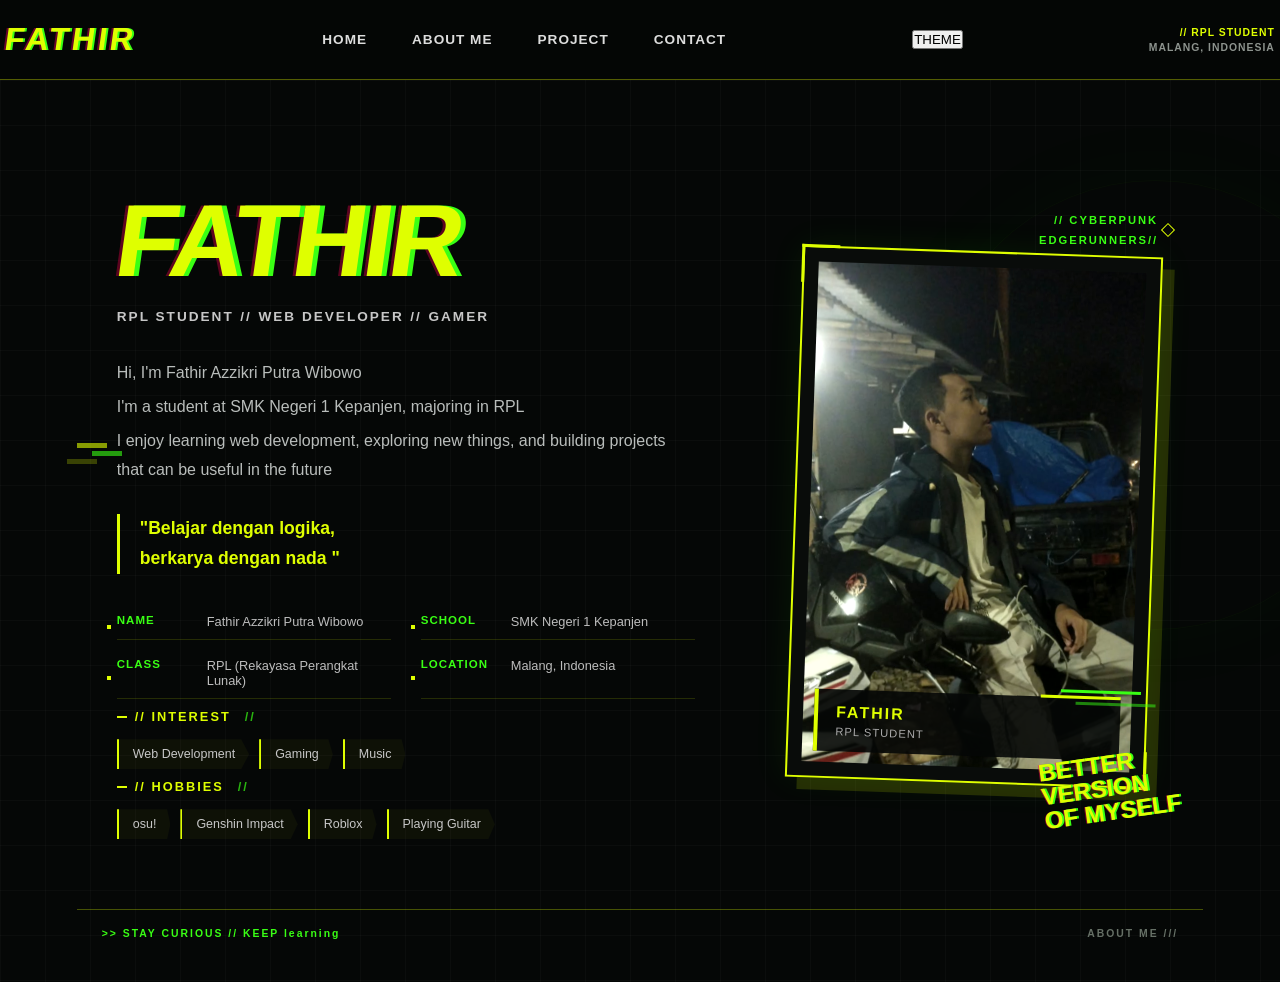
==== about.html @ 727bf434 "My First Portofolio" ====
<!DOCTYPE html>
<html lang="en">
<head>
    <meta charset="UTF-8">
    <meta name="viewport" content="width=device-width, initial-scale=1.0">
    <title>About Me</title>
    <link rel="stylesheet" href="style.css">
</head>
<body>
    
    <!-- NAVBAR -->
     <header class="navbar">
        <a href="index.html" class="logo">
            FATHIR
        </a>

        <nav class="nav-menu">
            <a href="index.html">HOME</a>
            <a href="about.html" class="active">ABOUT ME</a>
            <a href="project.html">PROJECT</a>
            <a href="contact.html">CONTACT</a>
        </nav>

        <button class="theme-toggle">THEME</button>

        <div class="student-info">
            <span>// RPL STUDENT</span>
            <span>MALANG, INDONESIA</span>
        </div>
     </header>

     <!-- ABOUT ME -->
      <main class="about-page">

        <!-- Background decoration-->
         <div class="background-decoration"></div>

         <section class="about-container">

            <!-- LEFT CONTENT -->
             <div class="about-content">

                <h1 class="about-title">
                    FATHIR
                </h1>

                <p class="about-role">
                    RPL STUDENT
                    <span>//</span>
                    WEB DEVELOPER
                    <span>//</span>
                    GAMER
                </p>

                <!-- Introduction -->
                 <div class="about-description">

                    <p>
                        Hi, I'm Fathir Azzikri Putra Wibowo
                    </p>

                    <p>
                        I'm a student at SMK Negeri 1 Kepanjen, majoring in RPL
                    </p>

                    <p>
                        I enjoy learning web development, exploring new things,
                        and building projects that can be useful in the future
                    </p>
                    
                 </div>

                 <!-- Personal Quote -->
                  <blockquote class="about-quote">
                    "Belajar dengan logika, <br> berkarya dengan nada "
                  </blockquote>

                  <!-- PERSONAL INFORMATION -->
                   <div class="personal-info">

                    <div class="info-item">
                        <span class="info-label">
                            NAME
                        </span>
                        <span class="info-value"> 
                            Fathir Azzikri Putra Wibowo
                        </span>
                    </div>

                    <div class="info-item">
                        <span class="info-label">
                            SCHOOL
                        </span>
                        <span class="info-value"> 
                            SMK Negeri 1 Kepanjen
                        </span>
                    </div>
                    
                    <div class="info-item">
                        <span class="info-label">
                            CLASS
                        </span>
                        <span class="info-value"> 
                            RPL (Rekayasa Perangkat Lunak)
                        </span>
                    </div>
                    
                    <div class="info-item">
                        <span class="info-label">
                            LOCATION
                        </span>
                        <span class="info-value"> 
                            Malang, Indonesia
                        </span>
                    </div>

                   </div>

                   <!-- INTEREST -->
                    <div class="interest">

                        <h2>// INTEREST</h2>

                        <ul>
                            <li>Web Development</li>
                            <li>Gaming</li>
                            <li>Music</li>
                        </ul>

                    </div>

                    <!-- HOBBIES -->
                     <div class="hobbies">

                        <h2>// HOBBIES</h2>

                        <ul>
                            <li>osu!</li>
                            <li>Genshin Impact</li>
                            <li>Roblox</li>
                            <li>Playing Guitar</li>
                        </ul>

                     </div>
             </div>

             <!-- RIGHT SIDE PHOTO -->
              <div class="about-photo">

                <div class="photo-frame">

                    <img src="fathir.jpeg" alt="Photo of Fathir">

                    <div class="photo-info">

                        <strong>FATHIR</strong>

                        <span>RPL STUDENT</span>

                    </div>

                </div>

                <!-- Cyberpunk Edgerunners background text-->
                 <p class="cyberpunk-label">// CYBERPUNK <br>EDGERUNNERS//</p>

                 <p class="photo-tagline">
                    BETTER <br>
                    VERSION <br>
                    OF MYSELF
                 </p>

              </div>

         </section>

         <!-- FOOTER DECORATION -->
          <footer class="about-footer">

            <span>
                &gt;&gt; STAY CURIOUS // KEEP learning
            </span>

            <span>
                ABOUT ME ///
            </span>

          </footer>

      </main>

      <script src="script.js"></script>

</body>
</html>
---- style.css ----
/* ===== | FATHIR PORTOFOLIO ABOUT ME - CYBERPPUNK STYLE | ===== */

/* ==== 1. RESET ==== */

* {
    margin: 0;
    padding: 0;
    box-sizing: border-box;
}

html {
    scroll-behavior: smooth;
}

body {
    min-height: 100vh;
    background: #050706;
    color: #eeee;
    font-family: Arial, Helvetica, sans-serif;
    overflow-x: hidden;
}

/* ==== 2. COLOR VARIABLES ==== */

:root {
    --background: #050706;
    --background-light: #0b0e0c;
    --primary: #dfff00;
    --secondary: #39ff14;
    --text: #eeeeee;
    --text-muted: #8d938e;
    --border: rgba(233, 255, 0, 0.35);
    --panel: rgba(10, 15, 12, 0.8);
}

/* ==== 3. NAVBAR ==== */

.navbar {
    position: relative;
    z-index: 10;
    width: 100%;
    height: 80px;
    display: flex;
    align-items: center;
    justify-content: space-between;
    padding: 0.4%;
    border-bottom: 1px solid rgba(233, 255, 0, 0.35);
    background: rgba(5, 7, 6, 0.92);
    backdrop-filter: blur(8px);
}

/* Logo */

.logo {
    color: var(--primary);
    text-decoration: none;
    font-size: 2rem;
    font-weight: 900;
    letter-spacing: 3px;
    transform: skew(-8deg);
    text-shadow: 2px 0 var(--secondary), -2px 0 rgba(255, 0, 100, 0.4);
}

/* NAVIGATION */

.nav-menu {
    display: flex;
    align-items: center;
    gap: 45px;
}

.nav-menu a {
    position: relative;
    color: #dddddd;
    text-decoration: none;
    font-size: 0.85rem;
    font-weight: 600;
    letter-spacing: 1px;
    transition: 0.3 ease;
}

.nav-menu a:hover,
.nav-menu a:active {
    color: var(--primary);
}

/* UNDERLINE */

.nav-menu a::after {
    content: "";
    position: absolute;
    left: 0;
    bottom: -10px;
    width: 0;
    height: 2px;
    background: var(--primary);
    transition: 0.3 ease;
}

.nav-menu a:hover::after
.nav-menu a:active::after {
    width: 100%;
}

/* STUDENT INFO */

.student-info {
    display: flex;
    flex-direction: column;
    align-items: flex-end;
    color: var(--primary);
    font-size: 0.65rem;
    font-weight: bold;
    letter-spacing: 1px;
}

.student-info span:last-child {
    color: var(--text-muted);
    margin-top: 4px;
}

/* ==== 4. ABOUT PAGE ==== */

.about-page {
    position: relative;
    min-height: calc(100vh - 80px);
    padding: 65px 6% 25px;
    background: linear-gradient(rgba(5, 7, 6, 0.92), rgba(5, 7, 6, 0.96));
}

/* SUBTLE GRID */

.about-page::before {
    content: "";
    position: absolute;
    inset: 0;
    background-image: linear-gradient(rgba(255, 255, 255, 0.025) 1px, transparent 1px), linear-gradient(90deg, rgba(255, 255, 255, 0.025) 1px, transparent 1px);
    background-size: 45px 45px;
    pointer-events: none;
}

/* ==== 5. ABOUT CONTAINER ==== */

.about-container {
    position: relative;
    z-index: 2;
    max-width: 1400px;
    min-height: 700px;
    margin: auto;
    display: grid;
    grid-template-columns: 1.2fr 0.8fr;
    gap: 70px;
    padding: 30px;
}

/* ==== 6. LEFT CONTENT ==== */

.about-content {
    position: relative;
    padding: 20px 10px;
}

/* SECTION LABEL */

.section-label {
    margin-bottom: 25px;
    color: var(--secondary);
    font-size: 0.8rem;
    font-weight: bold;
    letter-spacing: 3px;
}

.section-label::before {
    content: ">";
    margin-right: 10px;
    color: var(--primary);
}

/* MAIN TITLE */

.about-title {
    position: relative;
    display: inline-block;
    color: var(--primary);
    font-size: clamp(4rem, 8vw, 7rem);
    font-weight: 900;
    line-height: 0.9;
    letter-spacing: -3px;
    transform: skew(-8deg);
    text-shadow: 5px 0 var(--secondary), -3px 0 rgba(255, 0, 80, 0.35);
}

/* SMALL GLITCH LINE */

.about-title::after {
    content: "";
    position: absolute;
    width: 130%;
    height: 3px;
    left: -10%;
    bottom: 10px;
    background: var(--secondary);
    opacity: 0.6;
}

/* ROLE */

.about-role {
    margin-top: 22px;
    color: #c7c7c7;
    font-size: 0.85rem;
    font-weight: bold;
    letter-spacing: 2px;
}

.about-role span {
    margin: 0.8px;
    columns: var(--primary);
}

/* DESCRIPTION */

.about-description {
    max-width: 650px;
    margin-top: 35px;
    color: #b9bdbb;
    font-size: 1rem;
    line-height: 1.8;
}

.about-description p {
    margin-top: 5px;
}

/* ==== 7. QUOTE ==== */

.about-quote {
    margin-top: 30px;
    padding-left: 20px;
    border-left: 3px solid var(--primary);
    color: var(--primary);
    font-size: 1.1rem;
    font-weight: bold;
    line-height: 1.7;
}

/* ==== 8. PERSONAL INFORMATION ==== */

.personal-info {
    max-width: 700px;
    margin-top: 40px;
    display: grid;
    grid-template-columns: 1fr 1fr;
    gap: 18px 30px;
}

.info-item {
    display: grid;
    grid-template-columns: 90px 1fr;
    padding-bottom: 10px;
    border-bottom: 1px solid rgba(223, 255, 0, 0.15);
}

.info-label {
    color: var(--secondary);
    font-size: 0.72rem;
    font-weight: bold;
    letter-spacing: 1px;
}

.info-value {
    color: #bdbdbd;
    font-size: 0.8rem;
}

/* ==== 9. INTEREST + HOBBIES ==== */

.interest h2,
.hobbies h2 {
    margin-bottom: 15px;
    color: var(--primary);
    font-size: 0.8rem;
    letter-spacing: 2px;
}

.interest ul,
.hobbies ul {
    display: flex;
    flex-wrap: wrap;
    gap: 10px;
    list-style: none;
}

.interest li,
.hobbies li {
    padding: 8px 14px;
    border: 1px solid rgba(223, 255, 0, 0.3);
    background: rgba(223, 255, 0, 0.3);
    color: #c7c7c7;
    font-size: 0.78rem;
    transition: 0.3s ease;
}

.interest li:hover,
.hobbies li:hover {
    color: #050706;
    background: var(--primary);
    transform: translateY(-3px);
}

/* ==== 10. PHOTO AREA ====*/

.about-photo {
    position: relative;
    display: flex;
    align-items: center;
    justify-content: center;
    min-height: 600px;
}

/* PHOTO FRAME */

.photo-frame {
    position: relative;
    width: min(500px 100%);
    padding: 14px;
    border: 2px solid var(--primary);
    background: #090c0a;
    transform: rotate(2deg);
    box-shadow: 12px 12px 0 rgba(223, 255, 0, 0.15), 0 0 35px rgba(57, 255, 20, 0.08);
    transition: 0.4s ease;
}

.photo-frame:hover {
    transform: rotate(0deg) scale(1.02);
    box-shadow: 15px 15px 0 rgba(223, 255, 0, 0.2), 0 0 45px rgba(57, 255, 20, 0.15);
}

/* PHOTO */

.photo-frame img {
    display: block;
    width: 100%;
    height: 520px;
    object-fit: cover;
    filter: saturate(0.85) contrast(1.05);
}

/* PHOTO INFORMATION */

.photo-info {
    position: absolute;
    left: 25px;
    right: 25px;
    bottom: 25px;
    padding: 14px 18px;
    display: flex;
    flex-direction: column;
    background: rgba(5, 7, 6, 0.9);
    border-left: 4px solid var(--primary);
}

.photo-info strong {
    color: var(--primary);
    font-size: 1rem;
    letter-spacing: 2px;
}

.photo-info span {
    margin-top: 4px;
    color: #aaaaaa;
    font-size: 0.7rem;
    letter-spacing: 1px;
}

/* ==== 11. CYBERPUNK TEXT ==== */

.cyberpunk-label {
    position: absolute;
    top: 35px;
    right: 0;
    color: var(--secondary);
    font-size: 0.7rem;
    font-weight: bold;
    line-height: 1.8;
    letter-spacing: 2px;
    text-align: right;
}

.photo-tagline {
    position: absolute;
    right: -5px;
    bottom: 35px;
    color: var(--primary);
    font-size: 1.5rem;
    font-weight: 900;
    line-height: 1;
    transform: rotate(-8deg);
}

/* ==== 12. BACKGROUND DECORATION ==== */

.background-decoration {
    position: absolute;
    width: 450px;
    height: 450px;
    right: -100px;
    top: 100px;
    border: 1px solid rgba(57, 255, 20, 0.03);
    border-radius: 50%;
    box-shadow: 0 0 100px rgba(57, 255, 20, 0.03);
    pointer-events: none;
}

/* ==== 13. FOOTER ==== */

.about-footer {
    position: relative;
    z-index: 2;
    max-width: 1400px;
    margin: 20px auto 0;
    padding: 18px 25px;
    display: flex;
    justify-content: space-between;
    border-top: 1px solid rgba(223, 255, 0, 0.3);
    color: #667066;
    font-size: 0.65rem;
    font-weight: bold;
    letter-spacing: 2px;
}

.about-footer span:first-child {
    color: var(--secondary);
}

/* ==== 14. RESPONSIVE - TABLET ==== */

@media (max-width: 1000px) {
    .student-info {
        display: none;
    }
    .about-container {
        grid-template-columns: 1fr;
        gap: 50px;
    }
    .about-photo {
        min-height: 500px;
    }
    .photo-frame {
        width: min(400px, 80%);
    }
}

/* ==== 15. RESPONSIVE MOBILE ==== */

@media (max-width: 700px) {
    .navbar {
        height: auto;
        padding: 20px;
        flex-direction: column;
        gap: 20px;
    }
    .nav-menu {
        width: 100%;
        justify-content: center;
        gap: 18px;
    }
    .nav-menu a {
        font-size: 0.7rem;
    }
    .about-page {
        padding: 30px 15px;
    }
    .about-container {
        padding: 10px;
        gap: 40px;
    }
    .about-title {
        font-size: 4rem;
    }
    .about-role {
        line-height: 2;
    }
    .personal-info {
        grid-template-columns: 1fr;
    }

    .about-photo {
        min-height: 450px;
    }
    .photo-frame {
        width: 90%;
    }
    .photo-frame img {
        height: 420px;
    }
    .cyberpunk-label {
        right: 5px;
        top: 15px;
    }
    .photo-tagline {
        right: 0;
        bottom: 10px;
        font-size: 1rem;
    }
    .about-footer {
        flex-direction: column;
        gap: 10px;
    }
}

/* ==== 16. PHOTO FRAME - FIXED PROPORTION ==== */

.about-photo {
    display: flex;
    justify-content: center;
    align-items: center;
    min-width: 0;
}

.photo-frame {
    width: 360px;
    min-width: 360px;
    flex-shrink: 0;
    padding: 14px;
}

.photo-frame img {
    width: 100%;
    height: 500px;
    object-fit: cover;
}

/* ==== 17. CYBERPUNK SECTION LABEL ==== */

.section-label {
    position: relative;
    display: inline-flex;
    align-items: center;
    gap: 12px;
    padding-left: 25px;
}

/* GARIS KIRI */
.section-label::before {
    content: "";
    position: absolute;
    left: 0;
    top: 50%;
    width: 16px;
    height: 2px;
    background: var(--primary);
    transform: translateY(-50%);
}

/* GARIS KANAN */

.section-label::after {
    content: "";
    width: 35px;
    height: 2px;
    background: var(--secondary);
    opacity: 0.7;
}

/* ==== 18. FATHIR GLITCH TITLE ==== */

.about-title {
    position: relative;
    isolation: isolate;
    animation: cyberpunkGlitch 1.5s infinite steps(1);
}

/* GLITCH LAYER */

.about-title::before {
    content: "FATHIR";
    position: absolute;
    inset: 0;
    color: var(--secondary);
    z-index: -1;
    clip-path: inset(0 0 100% 0);
    transform: translate(0, 0);
    pointer-events: none;
}

/* RED / MAGENTA GLITCH LAYER */

.about-title::after {
    content: "FATHIR";
    position: absolute;
    inset: 0;
    color: #ff1744;
    z-index: -1;
    clip-path: inset(0 0 100% 0);
    transform: translate(0, 0);
    pointer-events: none;
}

/* ==== 19. GLITCH ANIMATION ==== */

@keyframes cyberpunkGlitch {

    /* NORMAL */

    0%,
    82%,
    100% {
        transform: skew(-8deg);
    }

    /* GLITCH START */

    83% {
        transform: skew(-8deg);
        text-shadow: 3px 0 var(--secondary), -3px 0 #ff1744;
    }

    /* GLITCH CUT 1 */

    84% {
        transform: skew(-8deg);
        text-shadow: 5px 0 var(--secondary), -5px 0 #ff1744;
    }

    /* BACK TO NORMAL */

    85% {
        transform: skew(-8deg);
        text-shadow: none;
    }

    /* GLITCH CUT 2 */

    91% {
        transform: skew(-8deg);
        text-shadow: -4px 0 var(--secondary), 4px 0 #ff1744;
    }
    92% {
        transform: skew(-8deg);
        text-shadow: none;
    }
}

/* ==== 20. GLITCH SLICES ==== */

@keyframes glitchGreen {
    0%,
    80%,
    100% {
        clip-path: inset(0 0 100% 0);
        transform: translate(0, 0);
    }

    82% {
        clip-path: inset(15% 0 70% 0);
        transform: translate(-8px, 0);
    }

    83% {
        clip-path: inset(55% 0 25% 0);
        transform: translate(10px, 0);
    }

    84% {
        clip-path: inset(30% 0 50% 0);
        transform: translate(-5px, 0);
    }

    85% {
        clip-path: inset(0 0 100% 0);
        transform: translate(0, 0);
    }
}

@keyframes glitchRed {
    0%,
    80%,
    100% {
        clip-path: inset(0 0 100% 0);
        transform: translate(0, 0);
    }

    82% {
        clip-path: inset(65% 0 15% 0);
        transform: translate(7px, 0);
    }

    83% {
        clip-path: inset(20% 0 65% 0);
        transform: translate(-9px, 0);
    }

    84% {
        clip-path: inset(45% 0 35% 0);
        transform: translate(5px, 0);
    }

    85% {
        clip-path: inset(0 0 100% 0);
        transform: translate(0, 0);
    }
}

.about-title::before {
    animation: glitchGreen 1.5s infinite steps(1);
}
.about-title::after {
    animation: glitchRed 1.5s infinite steps(1);
}

/* ==== 21. INTERESTS / HOBBIES HEADER ==== */

.interest h2,
.hobbies h2 {
    position: relative;
    display: flex;
    align-items: center;
    gap: 10px;
    width: fit-content;
    padding-left: 18px;
    margin-top: 10px;
}

/* DECORATIVE LINE */

.interest h2::before,
.hobbies h2::before {
    content: "";
    position: absolute;
    left: 0;
    width: 10px;
    height: 2px;
    background: var(--primary);
}

/* DECORATIVE SLASH */

.interest h2::after,
.hobbies h2::after {
    content: "//";
    margin-left: 4px;
    color: var(--secondary);
    opacity: 0.7;
}

/* ==== 22. INTEREST / HOBBIES ITEMS ==== */

.interest li,
.hobbies li {
    position: relative;
    border: none;
    border-left: 2px solid var(--primary);
    background: rgba(223, 255, 0, 0.04);
    clip-path: polygon(0 0, 94% 0, 100% 50%, 94% 100%, 0 100%);
    transition: background 0.3 ease, transform 0.3s ease, color 0.3s ease;
}

/* SMALL GLITCH MARK */

.interest li::after,
.hobbies li::after {
    content: "";
    position: absolute;
    right: 8px;
    top: 50px;
    width: 5px;
    height: 2px;
    background: var(--secondary);
    transform: translateY(-50%);
}

/* HOVER */

.interest li:hover,
.hobbies li:hover {
    color: #050706;
    background: var(--primary);
    transform: translateX(5px);
}

/* ==== 23. INFORMATION ROW DECORATION ==== */

.info-item {
    position: relative;
}

/* SMALL CYBERPUNK INDICATOR */

.info-item::before {
    content: "";
    position: absolute;
    left: -10px;
    top: 50%;
    width: 4px;
    height: 4px;
    background: var(--primary);
    transform: translateY(-50%);
}

/* ==== 24. PHOTO FRAMES CORNERS ==== */

.photo-frame::before,
.photo-frame::after {
    content: "";
    position: absolute;
    width: 35px;
    height: 35px;
    border: 3px solid var(--primary);
    z-index: 3;
}

/* TOP-LEFT */

.photo-frame::before {
    left: -3px;
    top: -3px;
    border-right: none;
    border-bottom: none;
}

/* BOTTOM-RIGHT */

.photo-frame::after {
    right: -3px;
    bottom: -3px;
    border-left: none;
    border-top: none;
}

/* ==== 25. PHOTO GLITCH LINES ==== */

.photo-frame {
    overflow: visible;
}

/* HORIZONTAL GLITCH */

.photo-frame .photo-info::before {
    content: "";
    position: absolute;
    right: -20px;
    top: -8px;
    width: 80px;
    height: 3px;
    background: var(--secondary);
    box-shadow: -20px 6px 0 var(--primary), 15px 12px 0 rgba(57, 255, 20, 0.5);
}

/* ==== 26. CYBERPUNK LABEL DECORATION ==== */

.cyberpunk-label {
    position: absolute;
    padding-right: 15px;
}

.cyberpunk-label::before {
    content: "";
    position: absolute;
    right: 0;
    top: 50%;
    width: 8px;
    height: 8px;
    border: 1px solid var(--primary);
    transform: translateY(-50%) rotate(45deg);
}

/* ==== 27. PHOTO TAG LINE GLITCH ==== */

.photo-tagline {
    text-shadow: 2px 0 var(--secondary), -1px 0 rgba(255, 0, 80, 0.5);
}

/* ==== 28. DECORATIVE SCREEN LINES ==== */

.about-container::before {
    content: "";
    position: absolute;
    top: 0;
    left: 0;
    width: 100%;
    height: 1px;
    background: linear-gradient(90deg, transparent var(--primary), transparent);
    opacity: 0.5;
}

.about-container::after {
    content: "";
    position: absolute;
    bottom: 0;
    left: 0;
    width: 65%;
    height: 1px;
    background: var(--secondary);
    opacity: 0.3;
}

/* ==== 29. SMALL GLITCH BLOCK ==== */

.about-container::after {
    content: "";
    position: absolute;
    right: 0;
    top: 40%;
    width: 30px;
    height: 5px;
    background: var(--primary);
    opacity: 0.6;
    box-shadow: 15px 8px 0 var(--secondary), -10px 16px 0 rgba(223, 255, 0, 0.4);
}

/* ==== 30. REDUCED MOTION ==== */

@media(prefers-reduced-motion:reduce) {
    .about-title {
        animation: none;
    }

    .photo-frame,
    .interest li, 
    .hobbies li {
        transition: none;
    }
}

/* ===== | OSU MENU ON HOME | ===== */

/* ==== 31. HOME PAGE ==== */

.home-page {
    position: relative;
    min-height: calc(100vh - 80px);
    overflow: hidden;
    background: radial-gradient(circle at center, rgba(57, 255, 20, 0.05), transparent 35%), #050706;
}

/* ==== 32. HOME BACKGROUND GRID ==== */

.background-grid {
    position: absolute;
    inset: 0;
    background-image: linear-gradient(rgba(223, 255, 0, 0.025) 1px, transparent 1px), linear-gradient(90deg, rgba(223, 255, 0, 0.025) 1px, transparent 1px);
    background-size: 50px 50px;
    pointer-events: none;
}

/* ==== 33. BACKGROUND GLITCH BLOCK ==== */

.background-glitch {
    position: absolute;
    height: 2px;
    background: var(--primary);
    opacity: 0.35;
    pointer-events: none;
}

.glitch-one {
    width: 180px;
    top: 25%;
    left: 5%;
}

.glitch-two {
    width: 100px;
    right: 8%;
    bottom: 28%;
    background: var(--secondary);
}

/* ==== 34. OSU MENU AREA ==== */

.osu-menu {
    position: absolute;
    top: 50%;
    left: 50%;
    width: 600px;
    height: 600px;
    transform: translate(-50%, -50%);
    display: flex;
    align-items: center;
    justify-content: center;
    z-index: 2;
}

/* ==== 35. OSU LOGO AREA ==== */

.osu-logo-area {
    position: relative;
    width: 240px;
    height: 240px;
    display: flex;
    align-items: center;
    justify-content: center;
    cursor: pointer;
    z-index: 5;
}

/* ==== 36. OSU LOGO ==== */

.osu-logo {
    position: relative;
    width: 145px;
    height: 145px;
    display: flex;
    align-items: center;
    justify-content: center;
    border-radius: 50%;
    background: #f5f5f5f5;
    box-shadow: 0 0 20px rgba(255, 255, 255, 0.25), 0 0 50px rgba(223, 255, 0, 0.12);
    transition: 0.35s ease;
}

.osu-logo span {
    color: #111;
    font-size: 2.6rem;
    font-weight: 900;
    letter-spacing: -3px;
    transform: rotate(-8deg);
}

/* LOGO HOVER */

.osu-logo-area:hover .osu-logo {
    transform: scale(1.08);
    box-shadow: 0 0 25px rgba(255, 255, 255, 0.4), 0 0 70px rgba(223, 255, 0, 0.25);
}

/* ==== 37. OSU RINGS ==== */

.osu-ring {
    position: absolute;
    border-radius: 50%;
    border: 1px solid rgba(223, 255, 0, 0.35);
    pointer-events: none;
}

/* OUTER RING */

.ring-one {
    width: 230px;
    height: 230px;
    border-color: rgba(223, 255, 0, 0.25);
    animation: ringRotate 15s linear infinite;
}

/* MIDDLE RING */

.ring-two {
    width: 290px;
    height: 290px;
    border-color: rgba(57, 255, 20, 0.43);
    border-style: dashed;
    animation: ringRotateReverse 20s linear infinite;
}

/* OUTER RING */

.ring-three {
    width: 350px;
    height: 350px;
    border-color: rgba(223, 255, 0, 0.12);
    animation: ringPulse 3s ease-in-out infinite;
}

/* RING ANIMATION */

@keyframes ringRotate {
    from {
        transform: rotate(0deg);
    }
    to {
        transform: rotate(360deg);
    }
}

@keyframes ringRotateReverse {
    from {
        transform: rotate(360deg);
    }
    to {
        transform: rotate(0deg);
    }
}

@keyframes ringPulse {
    0%,
    100% {
        transform: scale(1);
        opacity: 0.4;
    }
    50% {
        transform: scale(1.04);
        opacity: 0.8;
    }
}

/* ==== 38. OSU NAVIGATION ==== */

.osu-navigation {
    position: absolute;
    inset: 0;
    opacity: 0;
    visibility: hidden;
    pointer-events: none;
    transition: opacity 0.35s ease, visibility 0.35s ease;
    transform: translateY(45px);
}

/* MENU AKAN TERLIHAT DENGAN JS NANTI*/

.osu-navigation.show {
    opacity: 1;
    visibility: visible;
    pointer-events: auto;
}

/* ==== 39. OSU MENU BUTTON ==== */

.osu-button {
    position: absolute;
    width: 230px;
    min-height: 70px;
    padding: 15px 20px;
    display: flex;
    align-items: center;
    gap: 15px;
    color: #eeeeee;
    text-decoration: none;
    background: linear-gradient(90deg, rgba(223, 255, 0, 0.08), rgba(5, 7, 6, 0.9));
    border: 1px solid rgba(223, 255, 0, 0.3);
    clip-path: polygon(0 0, 94% 0, 100% 50%, 94% 100%, 0 100%);
    transition: transform 0.3s ease, background 0.3s ease, border-color 0.3s ease;
}

.osu-button:hover {
    color: #050706;
    background: var(--primary);
    border-color: var(--primary);
    transform: translateX(8px);
}

/* NUMBER */

.button-number {
    color: var(--secondary);
    font-size: 0.7rem;
    font-weight: bold;
}

.button-name {
    flex: 1;
    font-size: 0.85rem;
    font-weight: bold;
    letter-spacing: 1px;
}

/* ARROW */

.button-arrow {
    color: var(--primary);
    font-size: 1.2rem;
}

/* ==== 40. BUTTON POSITION ==== */

.project-button {
    top: 120px;
    right: -20px;
}

.about-button {
    top: 215px;
    right: -45px;
}

.contact-button {
    top: 310px;
    right: -20px;
}


.play-button:hover {
    background: var(--secondary);
    transform: translateX(-50%) scale(1.05);
}

/* ==== 42. OSU INSTRUCTION ==== */

.osu-instruction {
    position: absolute;
    bottom: 70px;
    left: 50%;
    transform: translateX(-50%);
    color: #666d68;
    font-size: 0.55rem;
    letter-spacing: 2px;
    white-space: nowrap;
    z-index: 10;
}

/* ==== 43. HOME INFORMATION ==== */

.osu-info {
    position: absolute;
    left: 6%;
    bottom: 23%;
    width: 300px;
    z-index: 3;
}

.small-label {
    margin-bottom: 15px;
    color: var(--secondary);
    font-size: 0.65rem;
    font-weight: bold;
    letter-spacing: 2px;
}

.osu-info h1 {
    color: #eeeeee;
    font-size: 2rem;
    line-height: 1.1;
    letter-spacing: 1px;
}

.osu-info h1 span {
    color: var(--primary);
}

.home-description {
    margin-top: 15px;
    color: #7f8782;
    font-size: 0.75rem;
    line-height: 1.7;
}

/* ==== 44. MUSIC PLAYER ==== */

.music-player {
    position: absolute;
    left: 5%;
    bottom: 5%;
    width: 520px;
    min-height: 85px;
    padding: 12px 18px;
    display: grid;
    grid-template-columns: 150px 1fr auto;
    align-items: center;
    gap: 18px;
    box-sizing: border-box;
    background: rgba(5, 7, 6, 0.9);
    border-left: 3px solid var(--primary);
    border-top: 1px solid rgba(223, 255, 0, 0.2);
    backdrop-filter: blur(8px);
    z-index: 5;
}

/* SONG INFORMATION */

.music-information {
    display: flex;
    flex-direction: column;
    justify-content: center;
    min-width: 0;
}

.music-status {
    color: var(--secondary);
    font-size: 0.55rem;
    font-weight: bold;
    letter-spacing: 2px;
}

.music-information strong {
    margin-top: 5px;
    color: #eeeeee;
    font-size: 0.72rem;
    white-space: nowrap;
    overflow: hidden;
    text-overflow: ellipsis;
}

.music-information span:last-child {
    margin-top: 3px;
    color: #737a75;
    font-size: 0.6rem;
}

/* ==== 45. MUSIC PROGRESS ==== */

.music-progress {
    display: flex;
    align-items: center;
    gap: 8px;
    min-width: 0;
}

.current-time,
.total-time {
    color: #777e79;
    font-size: 0.55rem;
    white-space: nowrap;
}

.progress-bar {
    flex: 1;
    height: 3px;
    background: #303530;
    overflow: hidden;
    cursor: pointer;
}

.progress-fill {
    width: 38%;
    height: 100%;
    background: var(--primary);
    transition: width 0.2s ease;
}

/* ==== 46. MUSIC CONTROLS ==== */

.music-controls {
    display: flex;
    align-items: center;
    justify-content: center;
    gap: 12px;
}

.music-controls button {
    width: 25px;
    height: 25px;
    display: flex;
    align-items: center;
    justify-content: center;
    padding: 0;
    border: none;
    background: transparent;
    color: #858c87;
    font-size: 0.9rem;
    cursor: pointer;
    transition: 0.2s ease;
}

.music-controls button:hover {
    color: #dfff00;
    text-shadow: 0 0 8px #dfff00;
}

.music-button.play-pause {
    height: 32px;
    width: 32px;
    border: 1px solid var(--primary);
    color: var(--primary);
}

/* ==== 47. SYSTEM INFORMATION ==== */

.system-info {
    position: absolute;
    right: 5%;
    bottom: 5%;
    display: flex;
    flex-direction: column;
    align-items: flex-end;
    gap: 5px;
    color: #535a55;
    font-size: 0.55rem;
    letter-spacing: 1px;
}

.system-info span:first-child {
    color: var(--secondary);
}

/* ==== 48. VERSION ==== */

.version-info {
    position: absolute;
    top: 25px;
    right: 5%;
    color: #454b47;
    font-size: 0.55rem;
    letter-spacing: 2px;
}

/* ==== 49. HOME RESPONSIVE ==== */

@media (max-width: 1000px) {
    .osu-info {
        display: block;
        position: relative;
        width: 100%;
        left: 0;
        top: 17%;
        text-align: center;
        z-index: 2;
    }
    .osu-menu {
        transform: translate(-50%, -50%) scale(0.85);
    }
    .music-player {
        position: absolute;
        left: 50%;
        bottom: 25px;
        width: min(92%, 520px);
        transform: translateX(-50%);
    }
}

@media (max-width: 700px) {
    .home-page {
        min-height: calc(100vh - 130px);
    }
    .osu-menu {
        width: 100vw;
        height: 500px;
        transform: translate(-50%, -50%) scale(0.65);
    }
    .music-player {
        position: absolute;
        left: 505;
        bottom: 20px;
        width: 92%;
        max-width: 420px;
        margin: 0;
        transform: translateX(-50%);
    }

    .music-progress {
        grid-column: 1 / -1;
        grid-row: 2;
    }

    .music-controls {
        grid-column: 2;
        grid-row: 1;
    }

    .system-info {
        display: none;
    }
    .version-info {
        display: none;
    }
}

/* ===== | PROJECT PAGE | ===== */

/* ==== 50. PROJECT PAGE ==== */

.project-page {
    position: relative;
    min-height: 100vh;
    padding: 80px 7% 100px;
    box-sizing: border-box;
    overflow: hidden;
    background: radial-gradient(circle at 75% 15%, rgba(57, 255, 20, 0.06), transparent 30%), #050706;
}

/* ==== 51. PROJECT BACKGROUND ==== */

.project-page .background-grid {
    position: absolute;
    inset: 0;
    background-image: linear-gradient(rgba(223, 255, 0, 0.025) 1px, transparent 1px);
    background-size: 50px 50px;
    pointer-events: none;
}

/* ==== 52. PROJECT GLITCH LINES ==== */

.project-glitch-one {
    position: absolute;
    width: 180px;
    height: 2px;
    top: 18%;
    left: 3%;
    background: var(--primary);
    opacity: 0.35;
    pointer-events: none;
}

.project-glitch-two {
    position: absolute;
    width: 100px;
    height: 2px;
    top: 48%;
    right: 5%;
    background: var(--secondary);
    opacity: 0.35;
    pointer-events: none;
}

/* ==== 53. PROJECT INTRO ==== */

.project-intro {
    position: relative;
    width: min(100%, 1050px);
    margin: 30px auto 75px;
    z-index: 2;
}

.project-label {
    margin-bottom: 15px;
    color: var(--primary);
    font-size: 0.7rem;
    font-weight: bold;
    letter-spacing: 2px;
}

/* MAIN PROJECT TITLE */

.project-intro h1 {
    margin: 0;
    color: #eeeeee;
    font-size: clamp(3rem, 7vw, 6.5rem);
    line-height: 0.88;
    letter-spacing: -3px;
}

.project-intro h1 span {
    display: block;
    color: var(--primary);
    text-shadow: 3px 0 var(--secondary), -2px 0 rgba(223, 255, 0, 0.25);
}

/* ==== 54. PROJECT SYSTEM INFO ==== */

.project-system-info {
    display: flex;
    align-items: center;
    gap: 25px;
    margin-top: 25px;
    color: #626963;
    font-size: 0.6rem;
    letter-spacing: 1px;
}

.project-system-info span:first-child {
    color: var(--secondary);
}

/* ==== 55. PROJECT LIST ==== */

.project-list {
    position: relative;
    width: min(100%, 1050px);
    margin: 0 auto;
    z-index: 2;
}

/* ==== 56. PROJECT HEADING ==== */

.project-heading {
    display: flex;
    align-items: center;
    gap: 20px;
    margin-bottom: 25px;
}

.project-heading h2 {
    margin: 0;
    color:  #eeeeee;
    font-size: 1rem;
    letter-spacing: 2px;
    white-space: nowrap;
}

.heading-line {
    flex: 1;
    background: linear-gradient(90deg, rgba(223, 255, 0, 0.6), rgba(223, 255, 0, 0.05), transparent);
}

/* ==== 57. PROJECT CARD ==== */

.project-card {
    position: relative;
    display: grid;
    grid-template-columns: 48% 52%;
    min-height: 250px;
    margin-bottom: 30px;
    background: linear-gradient(135deg, rgba(223, 255, 0, 0.035), rgba(5, 7, 6, 0.92));
    border: 1px solid rgba(223, 255, 0, 0.2);
    overflow: hidden;
    transition: transform 0.3s ease, border-color 0.3s ease, box-shadow 0.3 ease;
}

/* ANGULAR CORNER */
.project-card::before {
    content: "";
    position: absolute;
    top: 0;
    left: 0;
    width: 30px;
    height: 7px;
    background: var(--primary);
    z-index: 3;
}

.project-card::after {
    content: "";
    position: absolute;
    right: 0;
    bottom: 0;
    width: 70px;
    height: 3px;
    background-color: var(--secondary);
    z-index: 3;
}

/* CARD HOVER */

.project-card:hover {
    transform: translateY(-5px);
    border-color: var(--primary);
    box-shadow: 0 0 20px rgba(223, 255, 0, 0.08), 0 0 50px rgba(57, 255, 20, 0.04);
}

/* ==== 58. PROJECT IMAGE ==== */

.project-image {
    position: relative;
    min-height: 250px;
    overflow: hidden;
    background: linear-gradient(135deg, #111, #1b1f1c);
}

/* IMAGE */

.project-image img {
    width: 100%;
    height: 100%;
    display: block;
    object-fit: cover;
    opacity: 0.8;
    filter: transform 0.5s ease, opacity 0.5s ease, filter 0.5s ease;
}

/* IMAGE OVERLAY */

.project-image::after {
    content: "";
    position: absolute;
    inset: 0;
    background: linear-gradient(90deg, transparent 55%, rgba(5, 7, 6, 0.8));
    pointer-events: none;
}

/* IMAGE HOVER */

.project-card:hover .project-image img {
    transform: scale(1.05);
    opacity: 1;
    filter: saturate(1) contrast(1.1);
}

/* ==== 58. PROJECT CONTENT ==== */

.project-content {
    position: relative;
    padding: 30px 35px;
    display: flex;
    flex-direction: column;
    justify-content: center;
    box-sizing: border-box;
}

/* ==== 59. PROJECT TAGS ==== */

.project-tags {
    display: flex;
    flex-wrap: wrap;
    gap: 7px;
    margin-bottom: 15px;
}

.project-tags span {
    padding:  5px 9px;
    color:  #aeb5b0;
    background: rgba(223, 255, 0, 0.035);
    border: 1px solid rgba(223, 255, 0, 0.18);
    font-size: 0.55rem;
    letter-spacing: 1px;
}

/* ==== 60. PROJECT NUMBER ==== */

.project-number {
    position: absolute;
    top: 25px;
    right: 30px;
    color: var(--primary);
    font-size: 0.6rem;
    font-weight: bold;
    letter-spacing: 1px;
}

/* ==== 61. PROJECT TITLE ==== */

.project-content h3 {
    margin: 0 50px 12px 0;
    color: #eeeeee;
    font-size: 1.4rem;
    letter-spacing: 1px;
}

/* ==== 62. PROJECT DESCRIPTION ==== */

.project-content p {
    max-width: 480px;
    margin: 0;
    color: #777e79;
    font-size: 0.7rem;
    line-height: 1.8;
}

/* ==== 63. PROJECT LINK ==== */

.project-link {
    display: inline-block;
    width: fit-content;
    margin-top: 20px;
    color: var(--primary);
    text-decoration: none;
    font-size: 0.65rem;
    font-weight: bold;
    letter-spacing: 1px;
    transition: color 0.2s ease, transform 0.2s ease;
}

.project-link:hover {
    color: var(--secondary);
    transform: translateX(7px);
}

/* ==== 63. PROJECT FOOTER ==== */

.project-footer {
    width: min(100%, 1050px);
    margin: 55px auto 0;
    display: flex;
    align-items: center;
    justify-content: space-between;
    gap: 20px;
    color: #4e5550;
    font-size: 0.55rem;
    letter-spacing: 1.5px;
}

.project-footer p {
    margin: 0;
}

.project-footer span {
    color: var(--secondary);
}

/* ==== 64. TABLET / SMALL SCREEN ==== */

@media (max-width: 700px) {
    .project-page {
        min-height: calc(100vh - 130px);
        padding: 45px 5% 70px;
    }
    .project-intro {
        margin: 15px auto 50px;
    }
    .project-label {
        font-size: 0.6rem;
        letter-spacing: 1.5px;
    }
    .project-intro h1 {
        font-size: clamp(2.5rem, 13vw, 4rem);
        line-height: 0.9;
        letter-spacing: -2px;
    }
    .project-system-info {
        flex-direction: column;
        align-items: flex-start;
        gap: 6px;
        margin-bottom: 20px;
    }
    .project-heading h2 {
        font-size: 0.8rem;
        letter-spacing: 1.5px;
    }

    /* PROJECT CARD BECOMES VERTICAL */
    .project-card {
        display: block;
        min-height: auto;
        margin-bottom: 25px;
    }
    .project-image {
        width: 100%;
        height: 190px;
        min-height: 190px;
    }
    .project-image::after {
        background: linear-gradient(0deg, rgba(5, 7, 6, 0.65), transparent);
    }
    .project-content {
        padding: 22px 20px 25px;
    } 
    .project-number {
        top: 22px;
        right: 22px;
    }
    .project-content h3 {
        margin-right: 45px;
        line-height: 1.1rem;
    }
    .project-content p {
        font-size: 0.68rem;
        line-height: 1.7;
    }
    .project-tags span {
        padding: 4px 7px;
        font-size: 0.5rem;
    }
    .project-footer {
        flex-direction: column;
        align-items: flex-start;
        gap: 8px;
        margin-top: 40px;
    }
}

/* ==== 65. SMALL PHONE ==== */

@media (max-width: 450px) {
    .project-page {
        padding-left: 4%;
        padding-right: 4%;
    }
    .project-intro h1 {
        font-size: 2.4rem;
    }
    .project-image {
        height: 165px;
        min-height: 165px;
    }
    .project-content {
        padding: 2opx 17px 22px;
    }
    .project-content h3 {
        font-size: 1rem;
    }
    .project-content p {
        font-size: 0.63rem;
    }
    .project-link {
        font-size: 0.6rem;
    }
    .project-footer {
        font-size: 0.48rem;
    }
}

/* ===== | CONTACT PAGE | ===== */

/* ==== 66. CONTACTPAGE ==== */

.contact-page {
    position: relative;
    min-height: 100vh;
    padding: 80px 7% 80%;
    box-sizing: border-box;
    overflow: hidden;
    background: radial-gradient(circle at 80% 20%, rgba(57, 255, 20, 0.06), transparent 30%), #050706;
}

/* ==== 67. CONTACT BACKGROUND ==== */
.contact-page .background-grid {
    position: absolute;
    inset: 0;
    background-image: linear-gradient(rgba(223, 255, 0, 0.025) 1px, transparent 1px), linear-gradient(90deg, rgba(223, 255, 0, 0.025) 1px, transparent 1px);
    background-size: 50px 50px;
    pointer-events: none;
}

/* ==== 68. CONTACT GLITCH ==== */

.contact-glitch-one {
    position: absolute;
    width: 180px;
    height: 2px;
    top: 25%;
    left: 3%;
    background: var(--primary);
    opacity: 0.35;
    pointer-events: none;
}

.contact-glitch-two {
    position: absolute;
    width: 100px;
    height: 2px;
    right: 5%;
    bottom: 30%;
    background: var(--secondary);
    opacity: 0.35;
    pointer-events: none;
}

/* ==== 69. CONTACT INTRO ==== */

.contact-intro {
    position: relative;
    width: min(100%, 1050px);
    margin: 30px auto 55px;
    z-index: 2;
}

.contact-label {
    margin-bottom: 15px;
    color: var(--secondary);
    font-size: 0.7;
    font-weight: bold;
    letter-spacing: 2px;
}

.contact-intro h1 {
    margin: 0;
    color: #eeeeee;
    font-size: clamp(3rem, 7vw, 6rem);
    line-height: 0.9;
    letter-spacing: -3px;
}

.contact-intro h1 span {
    display: block;
    color: var(--primary);
    text-shadow: 3px 0 var(--secondary), -2px 0 rgba(223, 255, 0, 0.25);
}

.contact-description {
    max-width: 600px;
    margin-top: 20px;
    color: #777e79;
    font-size: 0.75rem;
    line-height: 1.8;
}

/* ==== 70. CONTACT CONTENT ==== */

.contact-content {
    position: relative;
    width: min(100%, 1050px);
    margin: 0 auto;
    display: grid;
    grid-template-columns: 1.3fr 0.7fr;
    gap: 25px;
    z-index: 2;
}

/* ==== 71. CONTACT BOX ==== */

.contact-form-box,
.contact-info-box {
    position: relative;
    padding: 30px;
    box-sizing: border-box;
    background: linear-gradient(135deg, rgba(223, 255, 0, 0.035), rgba(5, 7, 6, 0.92));
    border: 1px solid rgba(223, 255, 0, 0.2);
    overflow: hidden;
    transition: border-color 0.3s ease, box-shadow 0.3s ease;
}

.contact-form-box::before,
.contact-info-box::before {
    content: "";
    position: absolute;
    top: 0;
    left: 0;
    width: 70px;
    height: 3px;
    background: var(--primary);
}

.contact-form-box::after,
.contact-info-box::after {
    content: "";
    position: absolute;
    right: 0;
    bottom: 0;
    width: 60px;
    height: 3px;
    background: var(--secondary);
}

.contact-form-box:hover,
.contact-info-box:hover {
    border-color: var(--primary);
    box-shadow: 0 0 20px rgba(223, 255, 0, 0.06);
}

/* ==== 72. BOX HEADER ==== */
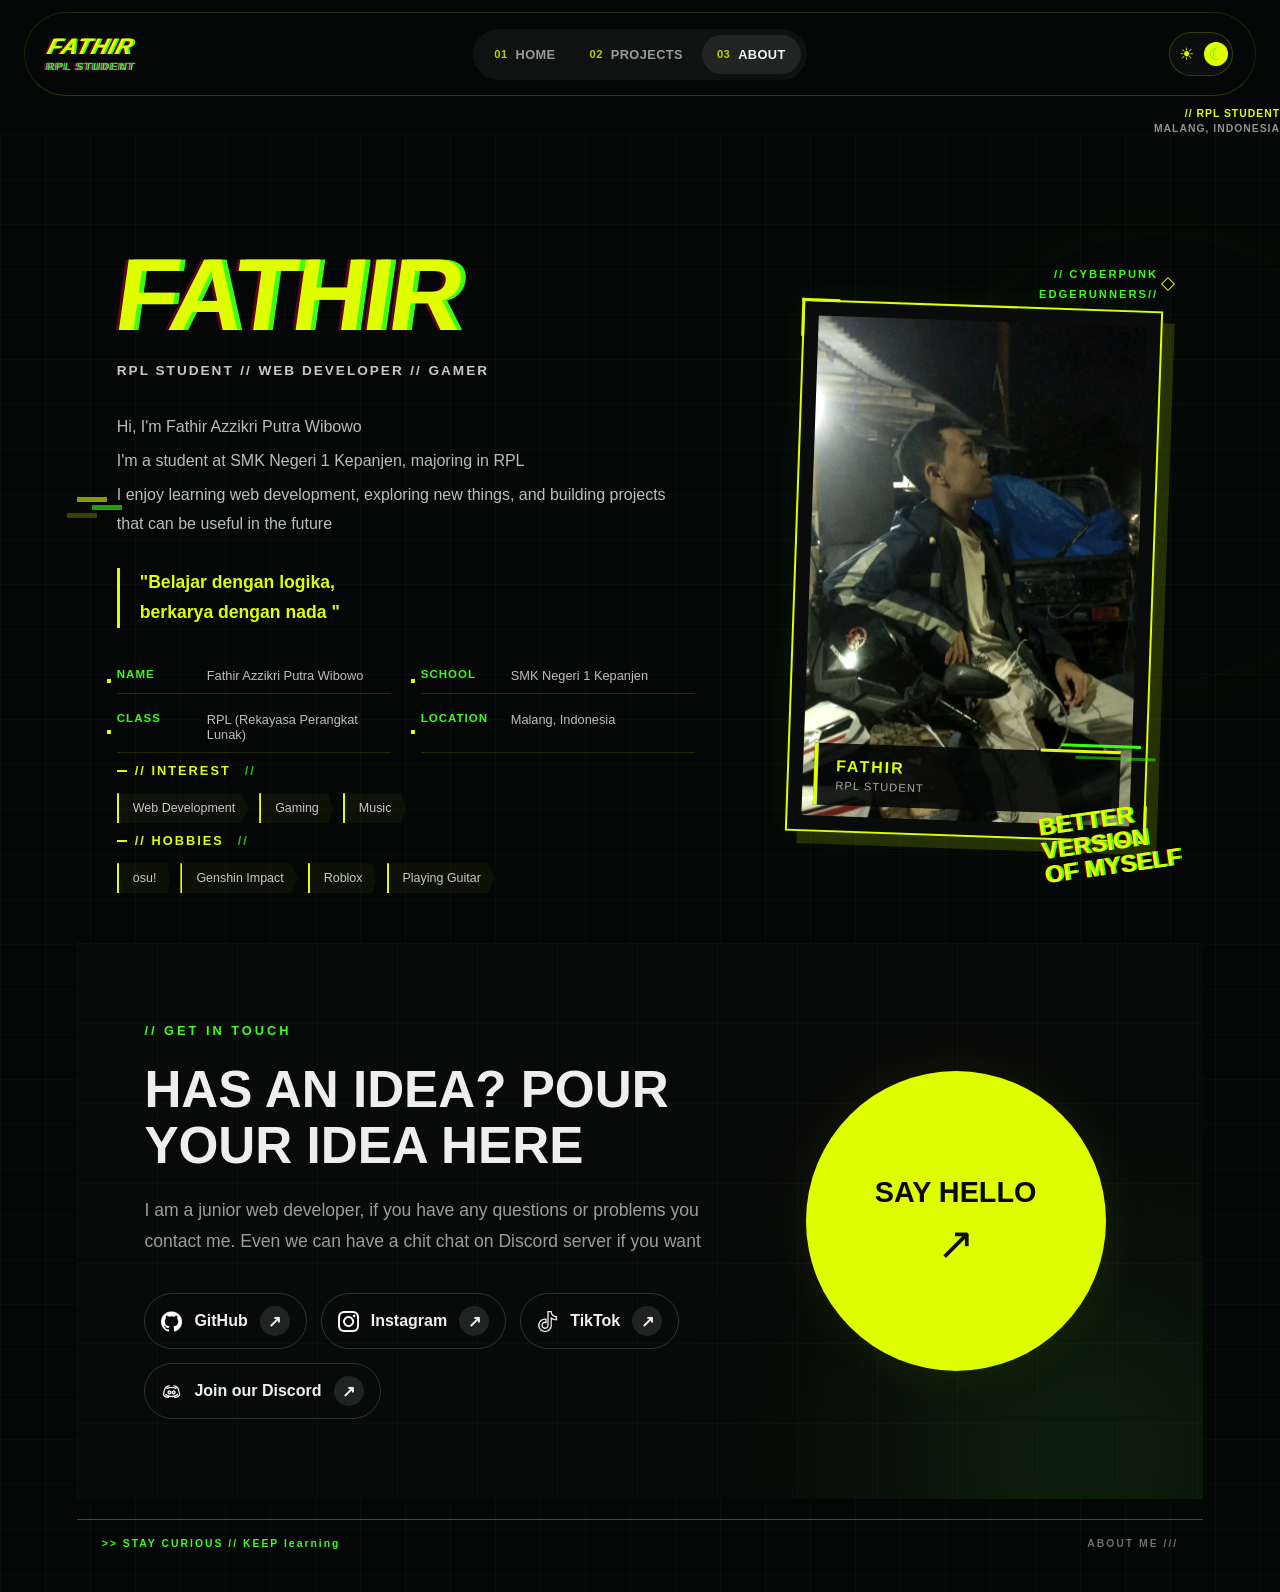
==== commit 174dccc4: "Update portfolio" ====
--- a/about.html
+++ b/about.html
@@ -8,20 +8,46 @@
 </head>
 <body>
     
-    <!-- NAVBAR -->
-     <header class="navbar">
+   <!-- ==== NAVIGATION ==== -->
+
+    <header class="navbar">
+
+        <!-- IDENTITY -->
+
         <a href="index.html" class="logo">
-            FATHIR
+            <div class="nav-brand">
+                <span class="logo">FATHIR</span>
+                <span class="nav-subtitle">RPL STUDENT</span>
+            </div>
         </a>
 
+        <!--NAVIGATION -->
         <nav class="nav-menu">
-            <a href="index.html">HOME</a>
-            <a href="about.html" class="active">ABOUT ME</a>
-            <a href="project.html">PROJECT</a>
-            <a href="contact.html">CONTACT</a>
+            <a href="index.html">
+                <span class="nav-number">01</span>
+                HOME
+            </a>
+
+            <a href="project.html">
+                <span class="nav-number">02</span>
+                PROJECTS
+            </a>
+
+            <a href="about.html" class="active">
+                <span class="nav-number">03</span>
+                ABOUT
+            </a>
         </nav>
 
-        <button class="theme-toggle">THEME</button>
+        <!-- THEME TOGGLE -->
+        <div class="nav-actions">
+            <button class="theme-toggle" id="theme-toggle"
+                    aria-label="Toggle theme">
+                <span class="theme-sun">☀</span>
+                <span class="theme-moon">☾</span>
+            </button>
+        </div>
+    </header>
 
         <div class="student-info">
             <span>// RPL STUDENT</span>
@@ -174,6 +200,53 @@
 
          </section>
 
+         <!-- CONTACT & SOCIAL LINKS -->
+          <section class="about-contact">
+            
+            <div class="contact-text">
+                <p class="contact-label">// GET IN TOUCH</p>
+                <h2>HAS AN IDEA? POUR YOUR IDEA  HERE</h2>
+                <p>
+                    I am a junior web developer, if you have any questions or problems you contact me. 
+                    Even we can have a chit chat on Discord server if you want
+                </p>
+
+                <!-- KODE SOCIAL LINKS DITEMPATKAN DI SINI -->
+                 <div class="social-links">
+                    <a href="https://github.com/fapuwi" target="_blank" rel="noopener noreferrer">
+                        <img src="github.png" alt="GitHub">
+                        <span>GitHub</span>
+                        <span>↗</span>
+                    </a>
+
+                    <a href="https://www.instagram.com/fapuwi103239?rpxt=MTZ0NmxlYXk4cTdhZg==" target="_blank" rel="noopener noreferrer">
+                        <img src="instagram.png" alt="Instagram">
+                        <span>Instagram</span>
+                        <span>↗</span>
+                    </a>
+
+                    <a href="https://www.tiktok.com/@itsviper_pink" target="_blank" rel="noopener noreferrer">
+                        <img src="tiktok.png" alt="TikTok">
+                        <span>TikTok</span>
+                        <span>↗</span>
+                    </a>
+
+                    <a href="https://discord.gg/JJxb9NNSk" target="_blank" rel="noopener noreferrer">
+                        <img src="discord.png" alt="Discord">
+                        <span>Join our Discord</span>
+                        <span>↗</span>
+                    </a>
+                 </div>
+            </div>
+
+            <!-- TOMBOL SAY HELLO -->
+             <a href="https://mail.google.com/mail/?view=cm&fs=1&to=fapuwikanesa@gmail.com" target="_blank" rel="noopener noreferrer" class="say-hello">
+                <span>SAY HELLO</span>
+                <span class="hello-arrow">↗</span>
+             </a>
+
+          </section>
+
          <!-- FOOTER DECORATION -->
           <footer class="about-footer">
 
--- a/style.css
+++ b/style.css
@@ -25,28 +25,69 @@
 :root {
     --background: #050706;
     --background-light: #0b0e0c;
+
+    /* Variabel untuk theme toggle */
+    --bg: #050706;
+    --surface: #0b0e0c;
     --primary: #dfff00;
     --secondary: #39ff14;
     --text: #eeeeee;
     --text-muted: #8d938e;
-    --border: rgba(233, 255, 0, 0.35);
+    --border: rgba(223, 255, 0, 0.2);
     --panel: rgba(10, 15, 12, 0.8);
 }
 
+
 /* ==== 3. NAVBAR ==== */
 
 .navbar {
     position: relative;
-    z-index: 10;
-    width: 100%;
-    height: 80px;
-    display: flex;
-    align-items: center;
-    justify-content: space-between;
-    padding: 0.4%;
-    border-bottom: 1px solid rgba(233, 255, 0, 0.35);
-    background: rgba(5, 7, 6, 0.92);
-    backdrop-filter: blur(8px);
+    z-index: 100;
+    width: calc(100% - 48px);
+    min-height: 84px;
+    margin: 12px auto;
+    padding: 12px 22px;
+    display: grid;
+    grid-template-columns: 1fr auto 1fr;
+    align-items: center;
+    gap: 24px;
+    background: rgba(8, 10, 9, 0.88);
+    border: 1px solid rgba(223, 255, 0, 0.12);
+    border-radius: 48px;
+    backdrop-filter: blur(14px);
+    box-sizing: border-box;
+}
+
+/* IDENTITY */
+
+.nav-identity {
+    display: flex;
+    align-items: center;
+    gap: 13px;
+    width: fit-content;
+    text-decoration: none;
+}
+
+.nav-brand {
+    display: flex;
+    flex-direction: column;
+    gap: 3px;
+}
+
+.nav-brand .logo {
+    color: var(--primary);
+    font-size: 1.4rem;
+    font-weight: 900;
+    font-style: italic;
+    letter-spacing: 1px;
+    line-height: 1;
+}
+
+.nav-subtitle {
+    color: #858c87;
+    font-size: 0.65rem;
+    font-weight: 700;
+    letter-spacing: 1.5px;
 }
 
 /* Logo */
@@ -61,28 +102,94 @@
     text-shadow: 2px 0 var(--secondary), -2px 0 rgba(255, 0, 100, 0.4);
 }
 
-/* NAVIGATION */
+/* NAVIGATION PILL */
 
 .nav-menu {
     display: flex;
     align-items: center;
-    gap: 45px;
+    justify-content: center;
+    gap: 4px;
+    padding: 6px;
+    border-radius: 40px;
+    background: rgba(255, 255, 255, 0.045);
 }
 
 .nav-menu a {
-    position: relative;
-    color: #dddddd;
+    display: flex;
+    align-items: center;
+    gap: 8px;
+    padding: 12px 15px;
+    border-radius: 30px;
+    color: #969b97;
     text-decoration: none;
-    font-size: 0.85rem;
-    font-weight: 600;
-    letter-spacing: 1px;
-    transition: 0.3 ease;
+    font-size: 0.8rem;
+    font-weight: 800;
+    letter-spacing: 0.4px;
+    white-space: nowrap;
+    transition: color 0.25s ease, background 0.25s ease;
+}
+
+.nav-number {
+    color: var(--primary);
+    font-size: 0.7rem;
+    opacity: 0.8;
 }
 
 .nav-menu a:hover,
-.nav-menu a:active {
+.nav-menu a.active {
+    color: #f2f4f2;
+    background: rgba(255, 255, 255, 0.075);
+}
+
+.nav-menu a:hover .nav-number,
+.nav-menu a.active .nav-number {
     color: var(--primary);
 }
+
+/* RIGHT SIDE */
+
+.nav-actions {
+    display: flex;
+    justify-content: flex-end;
+    align-items: center;
+}
+
+.theme-toggle {
+    width: 94px;
+    min-height: 44px;
+    padding: 5px;
+    display: flex;
+    align-items: center;
+    justify-content: space-between;
+    gap: 5px;
+    border: 1px solid #303531;
+    border-radius: 30px;
+    background: #141715;
+    color: #b5bbb6;
+    cursor: pointer;
+    font-size: 1.15rem;
+    transition: border-color 0.25s ease, box-shadow 0.25s ease;
+}
+
+.theme-toggle span {
+    width: 34px;
+    height: 34px;
+    display: flex;
+    align-items: center;
+    justify-content: center;
+    border-radius: 50%;
+}
+
+.theme-toggle .theme-moon {
+    color: #080909;
+    background: var(--primary);
+}
+
+.theme-toggle:hover {
+    border-color: var(--primary);
+    box-shadow: 0 0 15px rgba(223, 255, 0, 0.12);
+}
+
 
 /* UNDERLINE */
 
@@ -100,6 +207,61 @@
 .nav-menu a:hover::after
 .nav-menu a:active::after {
     width: 100%;
+}
+
+/* ==== | NAVBAR RESPONSIVE | ==== */
+
+@media (max-width: 900px) {
+    .navbar {
+        grid-template-columns: 1fr auto;
+        gap: 12px;
+        padding: 12px 16px;
+    }
+
+    .nav-menu {
+        grid-column: 1 / -1;
+        grid-row: 2;
+        width: 100%;
+        box-sizing: border-box;
+        overflow-x: auto;
+        justify-content: flex-start;
+    }
+
+    .nav-actions {
+        grid-column: 2;
+        grid-row: 1;
+    }
+
+    .nav-menu a {
+        padding: 11px 13px;
+    }
+}
+
+@media (max-width: 480px) {
+    .navbar {
+        width: calc(100% - 20px);
+        margin: 8px auto;
+        border-radius: 24px;
+    }
+
+    .nav-avatar {
+        width: 38px;
+        height: 38px;
+    }
+
+    .nav-brand .logo {
+        font-size: 1.15rem;
+    }
+
+    .nav-subtitle {
+        font-size: 0.55rem;
+    }
+
+    .nav-menu a {
+        gap: 5px;
+        padding: 10px 11px;
+        font-size: 0.7rem;
+    }
 }
 
 /* STUDENT INFO */
@@ -942,6 +1104,32 @@
     background-image: linear-gradient(rgba(223, 255, 0, 0.025) 1px, transparent 1px), linear-gradient(90deg, rgba(223, 255, 0, 0.025) 1px, transparent 1px);
     background-size: 50px 50px;
     pointer-events: none;
+    z-index: 1;
+}
+
+/* BACKGROUND VIDEO */
+
+.background-video {
+    position: absolute;
+    top: 0;
+    left: 0;
+    width: 100%;
+    height: 100%;
+    object-fit: cover;
+    object-position: center;
+    z-index: 0;
+    opacity: 0.25;
+    pointer-events: none;
+    display: block;
+}
+
+.home-page::after {
+    content: "";
+    position: absolute;
+    inset: 0;
+    background: rgba(0, 0, 0, 0.35);
+    z-index: 0;
+    pointer-events: none;
 }
 
 /* ==== 33. BACKGROUND GLITCH BLOCK ==== */
@@ -1240,15 +1428,13 @@
     position: absolute;
     left: 5%;
     bottom: 5%;
-    width: 520px;
-    min-height: 85px;
-    padding: 12px 18px;
+    width: 390px;
+    padding: 15px 18px;
     display: grid;
-    grid-template-columns: 150px 1fr auto;
-    align-items: center;
-    gap: 18px;
-    box-sizing: border-box;
-    background: rgba(5, 7, 6, 0.9);
+    grid-template-columns: 1fr;
+    align-items: center;
+    gap: 12px;
+    background: rgba(5, 7, 6, 0.88);
     border-left: 3px solid var(--primary);
     border-top: 1px solid rgba(223, 255, 0, 0.2);
     backdrop-filter: blur(8px);
@@ -1260,8 +1446,7 @@
 .music-information {
     display: flex;
     flex-direction: column;
-    justify-content: center;
-    min-width: 0;
+    gap: 4px;
 }
 
 .music-status {
@@ -1291,8 +1476,8 @@
 .music-progress {
     display: flex;
     align-items: center;
-    gap: 8px;
-    min-width: 0;
+    gap: 10px;
+    width: 100%;
 }
 
 .current-time,
@@ -1323,32 +1508,31 @@
     display: flex;
     align-items: center;
     justify-content: center;
-    gap: 12px;
+    gap: 24px;
+    width: 100%;
 }
 
 .music-controls button {
-    width: 25px;
-    height: 25px;
-    display: flex;
-    align-items: center;
-    justify-content: center;
-    padding: 0;
     border: none;
     background: transparent;
     color: #858c87;
-    font-size: 0.9rem;
+    font-size: 1rem;
     cursor: pointer;
-    transition: 0.2s ease;
+    transition:0.2s ease'
 }
 
 .music-controls button:hover {
     color: #dfff00;
     text-shadow: 0 0 8px #dfff00;
+    transform: scale(1.15); 
 }
 
 .music-button.play-pause {
-    height: 32px;
-    width: 32px;
+    height: 35px;
+    width: 35px;
+    display: flex;
+    justify-content: center;
+    align-items: center;
     border: 1px solid var(--primary);
     color: var(--primary);
 }
@@ -1859,140 +2043,538 @@
 
 /* ===== | CONTACT PAGE | ===== */
 
-/* ==== 66. CONTACTPAGE ==== */
-
+.about-contact {
+    position: relative;
+    display: grid;
+    grid-template-columns: 1fr 360px;
+    align-items: center;
+    gap: 60px;
+
+    min-height: 550px;
+    padding: 80px 6%;
+    overflow: hidden;
+
+    background: linear-gradient(rgba(223, 255, 0, 0.025) 1px, transparent 1px), linear-gradient(90deg, rgba(223, 255, 0, 0.025) 1px, transparent 1px), #080909;
+
+    background-size: 80px 80px;
+    color: #eeeeee;
+}
+
+/* Dekorasi cahaya neon */
+.about-contact::before {
+    content: "";
+    position: absolute;
+    right: -100px;
+    bottom: -180px;
+
+    width: 450px;
+    height: 450px;
+    border-radius: 50%;
+
+    background: rgba(57, 255, 20, 0.08);
+    filter: blur(100px);
+    pointer-events: none;
+}
+
+/* KONTEN KIRI */
+.contact-text {
+    position: relative;
+    z-index: 1;
+    max-width: 800px;
+}
+
+.contact-label {
+    margin-bottom: 24px;
+    color: var(--secondary);
+    font-size: 0.8rem;
+    font-weight: 700;
+    letter-spacing: 3px;
+}
+
+.contact-text h2 {
+    margin: 0 0 20px;
+    font-size: clamp(2rem, 4vw, 3.5rem);
+    font-weight: 900;
+    line-height: 1.1;
+}
+
+.contact-text > p:not(.contact-label) {
+    max-width: 700px;
+    margin-bottom: 35px;
+
+    color: #999e9a;
+    font-size: 1.1rem;
+    line-height: 1.8;
+}
+
+/* SOCIAL MEDIA LINKS */
+.social-links {
+    display: flex;
+    flex-wrap: wrap;
+    gap: 14px;
+}
+
+.social-links a {
+    display: inline-flex;
+    align-items: center;
+    gap: 12px;
+
+    padding: 12px 16px;
+    border: 1px solid #303431;
+    border-radius: 40px;
+
+    color: #eeeeee;
+    text-decoration: none;
+    font-weight: 600;
+
+    transition: color 0.25s ease, background 0.25s ease, border-color 0.25s ease, transform 0.25s ease;
+}
+
+.social-links a img {
+    width: 21px;
+    height: 21px;
+    object-fit: contain;
+}
+
+.social-links a span:last-child {
+    display: inline-flex;
+    align-items: center;
+    justify-content: center;
+
+    width: 30px;
+    height: 30px;
+    border-radius: 50%;
+
+    background: #202321;
+    color: #eeeeee;
+    font-size: 1rem;
+
+    transition: 0.25s ease;
+}
+
+.social-links a:hover {
+    border-color: var(--primary);
+    color: var(--primary);
+    transform: translateY(-3px);
+}
+
+.social-links a:hover span:last-child {
+    background: var(--primary);
+    color: #080909;
+}
+
+/* TOMBOL SAY HELLO */
+.say-hello {
+    position: relative;
+    z-index: 1;
+
+    justify-self: center;
+    width: 300px;
+    aspect-ratio: 1 / 1;
+    border-radius: 50%;
+
+    display: flex;
+    flex-direction: column;
+    align-items: center;
+    justify-content: center;
+    gap: 12px;
+
+    background: #dfff00;
+    color: #080909;
+    text-decoration: none;
+    text-align: center;
+
+    font-size: 1.8rem;
+    font-weight: 900;
+
+    box-shadow: 0 0 50px rgba(223, 255, 0, 0.08);
+
+    transition: transform 0.35s ease, box-shadow 0.35s ease, background 0.35s ease;
+}
+
+.hello-arrow {
+    font-size: 2.8rem;
+    font-weight: 400;
+    line-height: 1;
+    transition: transform 0.35s ease;
+}
+
+.say-hello:hover {
+    transform: scale(1.04);
+    background: #39ff14;
+    box-shadow: 0 0 70px rgba(57, 255, 20, 0.22);
+}
+
+.say-hello:hover .hello-arrow {
+    transform: translate(5px, -5px);
+}
+
+/* DISCORD LINK */
+
+.discord-link {
+    display: flex;
+    align-items: center;
+    gap: 12px;
+
+    width: fit-content;
+    min-width: 100%;
+    box-sizing: border-box;
+    margin-top: 18px;
+    padding: 12px 16px;
+
+    border: 1px solid #303431;
+    border-radius: 40px;
+
+    color: #eeeeee;
+    text-decoration: none;
+    font-weight: 600;
+
+    transition: color 0.25s ease, border-color 0.25s ease, background 0.25s ease;
+}
+
+.discord-link img {
+    width: 21px;
+    height: 21px;
+    object-fit: contain;
+}
+
+.discord-arrow {
+    display: inline-flex;
+    align-items: center;
+    justify-content: center;
+
+    width: 30px;
+    height: 30px;
+    margin-left: auto;
+
+    border-radius: 50%;
+    background: #202321;
+
+    transition: 0.25s ease;
+}
+
+.discord-link:hover {
+    color: var(--primary);
+    border-color: var(--primary);
+}
+
+.discord-link:hover .discord-arrow {
+    color: #080909;
+    background: var(--primary);
+}
+
+/* ==== 66. CONTACT RESPONSIVE ==== */
+
+@media (max-width: 900px) {
+    .about-contact {
+        grid-template-columns: 1fr 230px;
+        gap: 35px;
+        padding: 65px 5%;
+    }
+
+    .say-hello {
+        width: 220px;
+        font-size: 1.4rem;
+    }
+
+    .hello-arrow {
+        font-size: 2.2rem;
+    }
+}
+
+@media (max-width: 650px) {
+    .about-contact {
+        grid-template-columns: 1fr;
+        justify-items: start;
+        gap: 40px;
+        padding: 60px 6%;
+    }
+
+    .contact-text h2 {
+        font-size: 2.2rem;
+    }
+
+    .contact-text > p:not(.contact-label) {
+        font-size: 1rem;
+    }
+
+    .social-links {
+        gap: 10px;
+    }
+
+    .social-links a {
+        gap: 8px;
+        padding: 10px 12px;
+        font-size: 0.9rem;
+    }
+
+    .say-hello {
+        width: 200px;
+        justify-self: center;
+    }
+}
+
+@media (max-width: 380px) {
+    .social-links a {
+        gap: 7px;
+        padding: 9px 10px;
+        font-size: 0.8rem;
+    }
+
+    .social-links a img {
+        width: 18px;
+        height: 18px;
+    }
+}
+
+/* ===== | THEME TOGGLE | ===== */
+
+/* ==== LIGHT MODE ==== */
+
+body.light-mode {
+    --bg: #f0f2eb;
+    --surface: #ffffff;
+    --text: #171a15;
+    --text-muted: #62685f;
+    --primary: #b8df00;
+    --secondary: #278f12;
+    --border: rgba(39, 70, 10, 0.25);
+}
+
+/* ==== GLITCH THEME TRANSITION ==== */
+
+body {
+    background-color: var(--bg);
+    color: var(--text);
+    transition:
+        background-color 0.25s ease,
+        color 0.25s ease;
+}
+
+body.theme-glitch::before,
+body.theme-glitch::after {
+    content: "";
+    position: fixed;
+    inset: 0;
+    pointer-events: none;
+    z-index: 9999;
+}
+
+body.theme-glitch::before {
+    background: var(--primary);
+    opacity: 0.18;
+    animation: glitchFlash 0.35s steps(2, end);
+}
+
+body.theme-glitch::after {
+    background: repeating-linear-gradient(
+        0deg,
+        transparent 0px,
+        transparent 4px,
+        rgba(57, 255, 20, 0.15) 5px,
+        transparent 7px
+    );
+    animation: glitchScan 0.35s steps(3, end);
+}
+
+@keyframes glitchFlash {
+    0% {
+        transform: translateX(-8px);
+        clip-path: inset(10% 0 65% 0);
+    }
+
+    40% {
+        transform: translateX(8px);
+        clip-path: inset(45% 0 25% 0);
+    }
+
+    70% {
+        transform: translateX(-4px);
+        clip-path: inset(75% 0 5% 0);
+    }
+
+    100% {
+        transform: translateX(0);
+        opacity: 0;
+    }
+}
+
+@keyframes glitchScan {
+    0% {
+        transform: translateY(-8px);
+        opacity: 1;
+    }
+
+    50% {
+        transform: translateY(5px);
+        opacity: 0.8;
+    }
+
+    100% {
+        transform: translateY(0);
+        opacity: 0;
+    }
+}
+
+
+/* ===== GLOBAL THEME COLORS ===== */
+
+body {
+    background-color: var(--bg);
+    color: var(--text);
+}
+
+.navbar {
+    background-color: var(--bg);
+    color: var(--text);
+    border-bottom: 1px solid var(--border);
+}
+
+/* Main page backgrounds */
+
+.home-page,
+.project-page,
+.about-page,
 .contact-page {
-    position: relative;
-    min-height: 100vh;
-    padding: 80px 7% 80%;
-    box-sizing: border-box;
-    overflow: hidden;
-    background: radial-gradient(circle at 80% 20%, rgba(57, 255, 20, 0.06), transparent 30%), #050706;
-}
-
-/* ==== 67. CONTACT BACKGROUND ==== */
-.contact-page .background-grid {
-    position: absolute;
-    inset: 0;
-    background-image: linear-gradient(rgba(223, 255, 0, 0.025) 1px, transparent 1px), linear-gradient(90deg, rgba(223, 255, 0, 0.025) 1px, transparent 1px);
-    background-size: 50px 50px;
-    pointer-events: none;
-}
-
-/* ==== 68. CONTACT GLITCH ==== */
-
-.contact-glitch-one {
-    position: absolute;
-    width: 180px;
-    height: 2px;
-    top: 25%;
-    left: 3%;
-    background: var(--primary);
-    opacity: 0.35;
-    pointer-events: none;
-}
-
-.contact-glitch-two {
-    position: absolute;
-    width: 100px;
-    height: 2px;
-    right: 5%;
-    bottom: 30%;
-    background: var(--secondary);
-    opacity: 0.35;
-    pointer-events: none;
-}
-
-/* ==== 69. CONTACT INTRO ==== */
-
-.contact-intro {
-    position: relative;
-    width: min(100%, 1050px);
-    margin: 30px auto 55px;
-    z-index: 2;
-}
-
-.contact-label {
-    margin-bottom: 15px;
-    color: var(--secondary);
-    font-size: 0.7;
-    font-weight: bold;
-    letter-spacing: 2px;
-}
-
-.contact-intro h1 {
-    margin: 0;
-    color: #eeeeee;
-    font-size: clamp(3rem, 7vw, 6rem);
-    line-height: 0.9;
-    letter-spacing: -3px;
-}
-
-.contact-intro h1 span {
-    display: block;
-    color: var(--primary);
-    text-shadow: 3px 0 var(--secondary), -2px 0 rgba(223, 255, 0, 0.25);
-}
-
-.contact-description {
-    max-width: 600px;
-    margin-top: 20px;
-    color: #777e79;
-    font-size: 0.75rem;
-    line-height: 1.8;
-}
-
-/* ==== 70. CONTACT CONTENT ==== */
-
-.contact-content {
-    position: relative;
-    width: min(100%, 1050px);
-    margin: 0 auto;
-    display: grid;
-    grid-template-columns: 1.3fr 0.7fr;
-    gap: 25px;
-    z-index: 2;
-}
-
-/* ==== 71. CONTACT BOX ==== */
-
+    background-color: var(--bg);
+    color: var(--text);
+}
+
+/* Common content surfaces */
+
+.project-card,
 .contact-form-box,
 .contact-info-box {
-    position: relative;
-    padding: 30px;
-    box-sizing: border-box;
-    background: linear-gradient(135deg, rgba(223, 255, 0, 0.035), rgba(5, 7, 6, 0.92));
-    border: 1px solid rgba(223, 255, 0, 0.2);
+    background-color: var(--surface);
+    color: var(--text);
+    border-color: var(--border);
+}
+
+/* Keep headings and paragraphs readable */
+
+body.light-mode h1,
+body.light-mode h2,
+body.light-mode h3,
+body.light-mode p,
+body.light-mode label {
+    color: var(--text);
+}
+
+/* Keep neon accents visible */
+
+body.light-mode .logo,
+body.light-mode .nav-menu a.active,
+body.light-mode .small-label {
+    color: var(--secondary);
+}
+
+
+/* ==== THEME TOGGLE: ALL PAGES ==== */
+
+body.light-mode {
+    background-color: var(--bg);
+    color: var(--text);
+}
+
+body.light-mode .home-page,
+body.light-mode .project-page,
+body.light-mode .about-page,
+body.light-mode .contact-page {
+    background-color: var(--bg);
+    color: var(--text);
+}
+
+/* ==== ABOUT ME + CONTACT LIGHT THEME ==== */
+
+body.light-mode .about-page {
+    background: var(--bg);
+    color: var(--text);
+}
+
+/* Semua bagian di dalam halaman About */
+body.light-mode .about-page .about-container {
+    background: transparent;
+    color: var(--text);
+}
+
+/* Bagian Contact yang menyatu dengan About */
+body.light-mode .about-page .about-contact {
+    background: transparent;
+    color: var(--text);
+}
+
+
+/* ==== THEME TOGGLE ANIMATION ==== */
+
+.theme-toggle {
+    position: relative;
+    display: flex;
+    align-items: center;
+    justify-content: space-between;
+    width: 64px;
+    height: 34px;
+    padding: 4px;
+    border: 1px solid var(--border);
+    border-radius: 30px;
+    background: var(--surface);
+    color: var(--text);
+    cursor: pointer;
     overflow: hidden;
-    transition: border-color 0.3s ease, box-shadow 0.3s ease;
-}
-
-.contact-form-box::before,
-.contact-info-box::before {
-    content: "";
-    position: absolute;
-    top: 0;
-    left: 0;
-    width: 70px;
-    height: 3px;
-    background: var(--primary);
-}
-
-.contact-form-box::after,
-.contact-info-box::after {
-    content: "";
-    position: absolute;
-    right: 0;
-    bottom: 0;
-    width: 60px;
-    height: 3px;
-    background: var(--secondary);
-}
-
-.contact-form-box:hover,
-.contact-info-box:hover {
-    border-color: var(--primary);
-    box-shadow: 0 0 20px rgba(223, 255, 0, 0.06);
-}
-
-/* ==== 72. BOX HEADER ==== */+    transition: background-color 0.4s ease, border-color 0.4s ease, box-shadow 0.3s ease;
+}
+
+.theme-toggle span {
+    position: relative;
+    z-index: 1;
+    display: flex;
+    align-items: center;
+    justify-content: center;
+    width: 24px;
+    height: 24px;
+    font-size: 17px;
+    transition: transform 0.4s ease, opacity 0.3s ease;
+}
+
+.theme-toggle .theme-sun {
+    color: var(--primary);
+    transform: translateX(0) rotate(0deg);
+}
+
+.theme-toggle .theme-moon {
+    color: var(--secondary);
+    transform: translateX(0) rotate(0deg);
+}
+
+/* Saat mode terang aktif */
+body.light-mode .theme-toggle .theme-sun {
+    transform: translateX(28px) rotate(180deg);
+}
+
+body.light-mode .theme-toggle .theme-moon {
+    transform: translateX(-28px) rotate(-180deg);
+}
+
+.theme-toggle:hover {
+    box-shadow: 0 0 12px var(--border);
+}
+
+.theme-toggle:active {
+    transform: scale(0.92);
+}
+
+/* ==== PNG SOCIAL ICONS: LIGHT THEME ==== */
+
+body.light-mode .social-links a img {
+    filter: brightness(0);
+    transition: filter 0.3s ease;
+}
+
+/* ==== CONTACT TEXT: LIGHT THEME ==== */
+
+body.light-mode .social-links a,
+body.light-mode .contact-text,
+body.light-mode .say-hello,
+body.light-mode .discord-link {
+    color: #000000;
+    transition: color 0.3s ease;
+}
